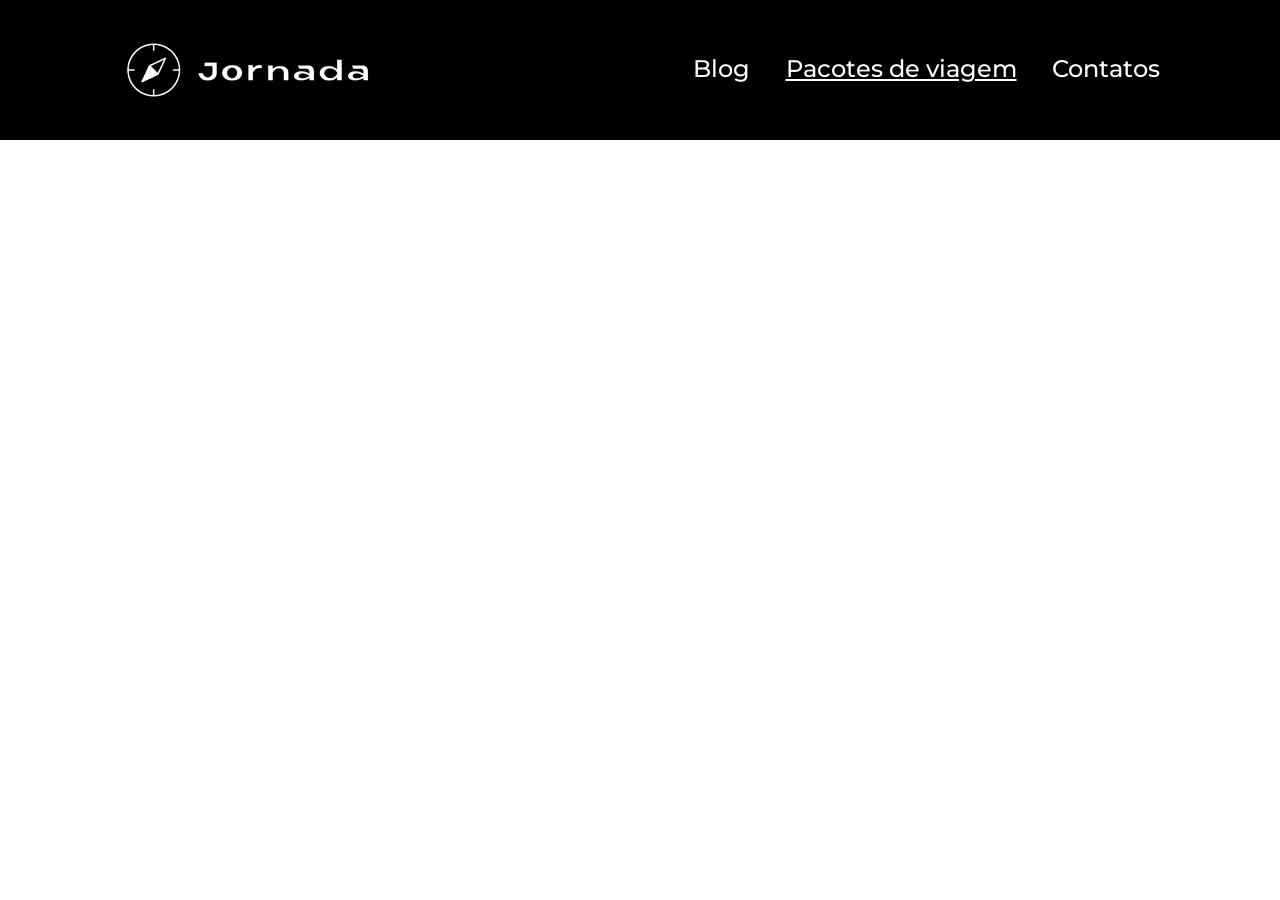
==== pacotes-de-viagens.html @ 1ac4e901 "Cria novo html para pacotes de viagens" ====
<!doctype html>
<html lang="pt-br">
  <head>
    <meta charset="UTF-8" />
    <meta name="viewport" content="width=device-width, initial-scale=1.0" />
    <meta
      name="description"
      content="Jornada Viagens,uma agência apaixonada por criar viagens inesquecíveis."
    />
    <meta name="og:title" content="Jornada Viagens" />
    <meta
      name="og:description"
      content="Jornada Viagens,uma agência apaixonada por criar viagens inesquecíveis."
    />
    <meta
      name="og:image"
      content="https://wesleyalves92.github.io/jornada-viagens/img/logo-footer.png"
    />
    <meta name="og:type" content="website" />
    <meta
      name="og:url"
      content="https://wesleyalves92.github.io/jornada-viagens"
    />

    <link rel="icon" href="favico.svg" type="xml/svg" />
    <link rel="stylesheet" href="./css/style.css" />

    <title>Pacotes de Viagens</title>
  </head>
  <body>
    <header>
      <a class="logo" href="index.html" title="voltar para a página inicial">
        <img
          class="img-mobile"
          src="img/bussola-jornada-branco.png"
          alt="Bussola do Logo da Jornada Viagens na cor branca"
        />
        <img
          class="img-desktop"
          src="img/bussola-texto-branco.png"
          alt="Logo da Jornada Viagens na cor branca"
        />
      </a>
      <div class="navigation-menu">
        <label for="menu">
          <img src="img/menu.png" alt="menu" />
        </label>
        <input type="checkbox" id="menu" hidden />
        <nav>
          <ul class="list-links">
            <li>
              <a href="blog.html" target="_blank" title="Acessar Blog">Blog</a>
            </li>
            <li>
              <a
                class="active"
                href="pacotes.html"
                title="Acessar Pacotes de viagem"
                >Pacotes de viagem</a
              >
            </li>
            <li>
              <a href="contatos.html" target="_blank" title="Acessar Contatos"
                >Contatos</a
              >
            </li>
          </ul>
        </nav>
      </div>
    </header>
  </body>
</html>
---- css/style.css ----
@import url(global.css);
@import url(header.css);
@import url(hero.css);
@import url(offers.css);
@import url(categories.css);
@import url(destinations.css);
@import url(payments.css);
@import url(testimonials.css);
@import url(footer.css);
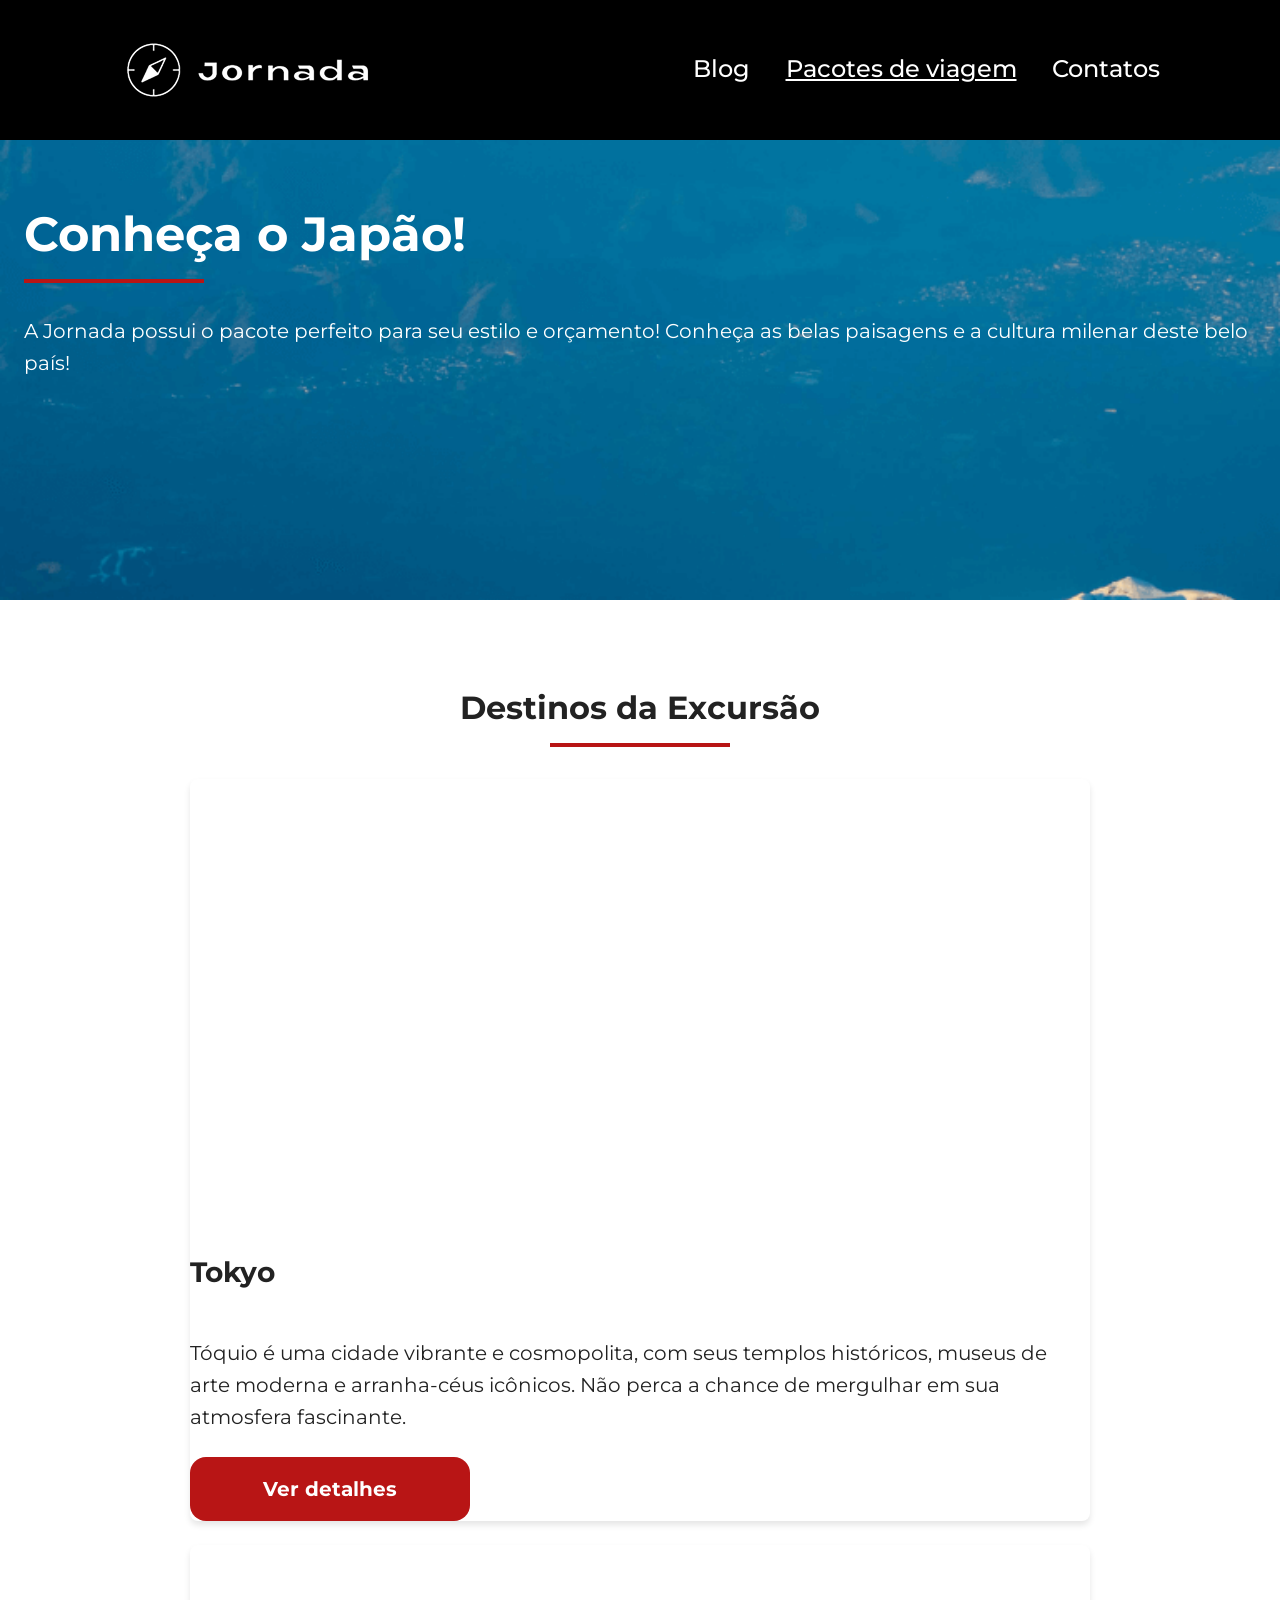
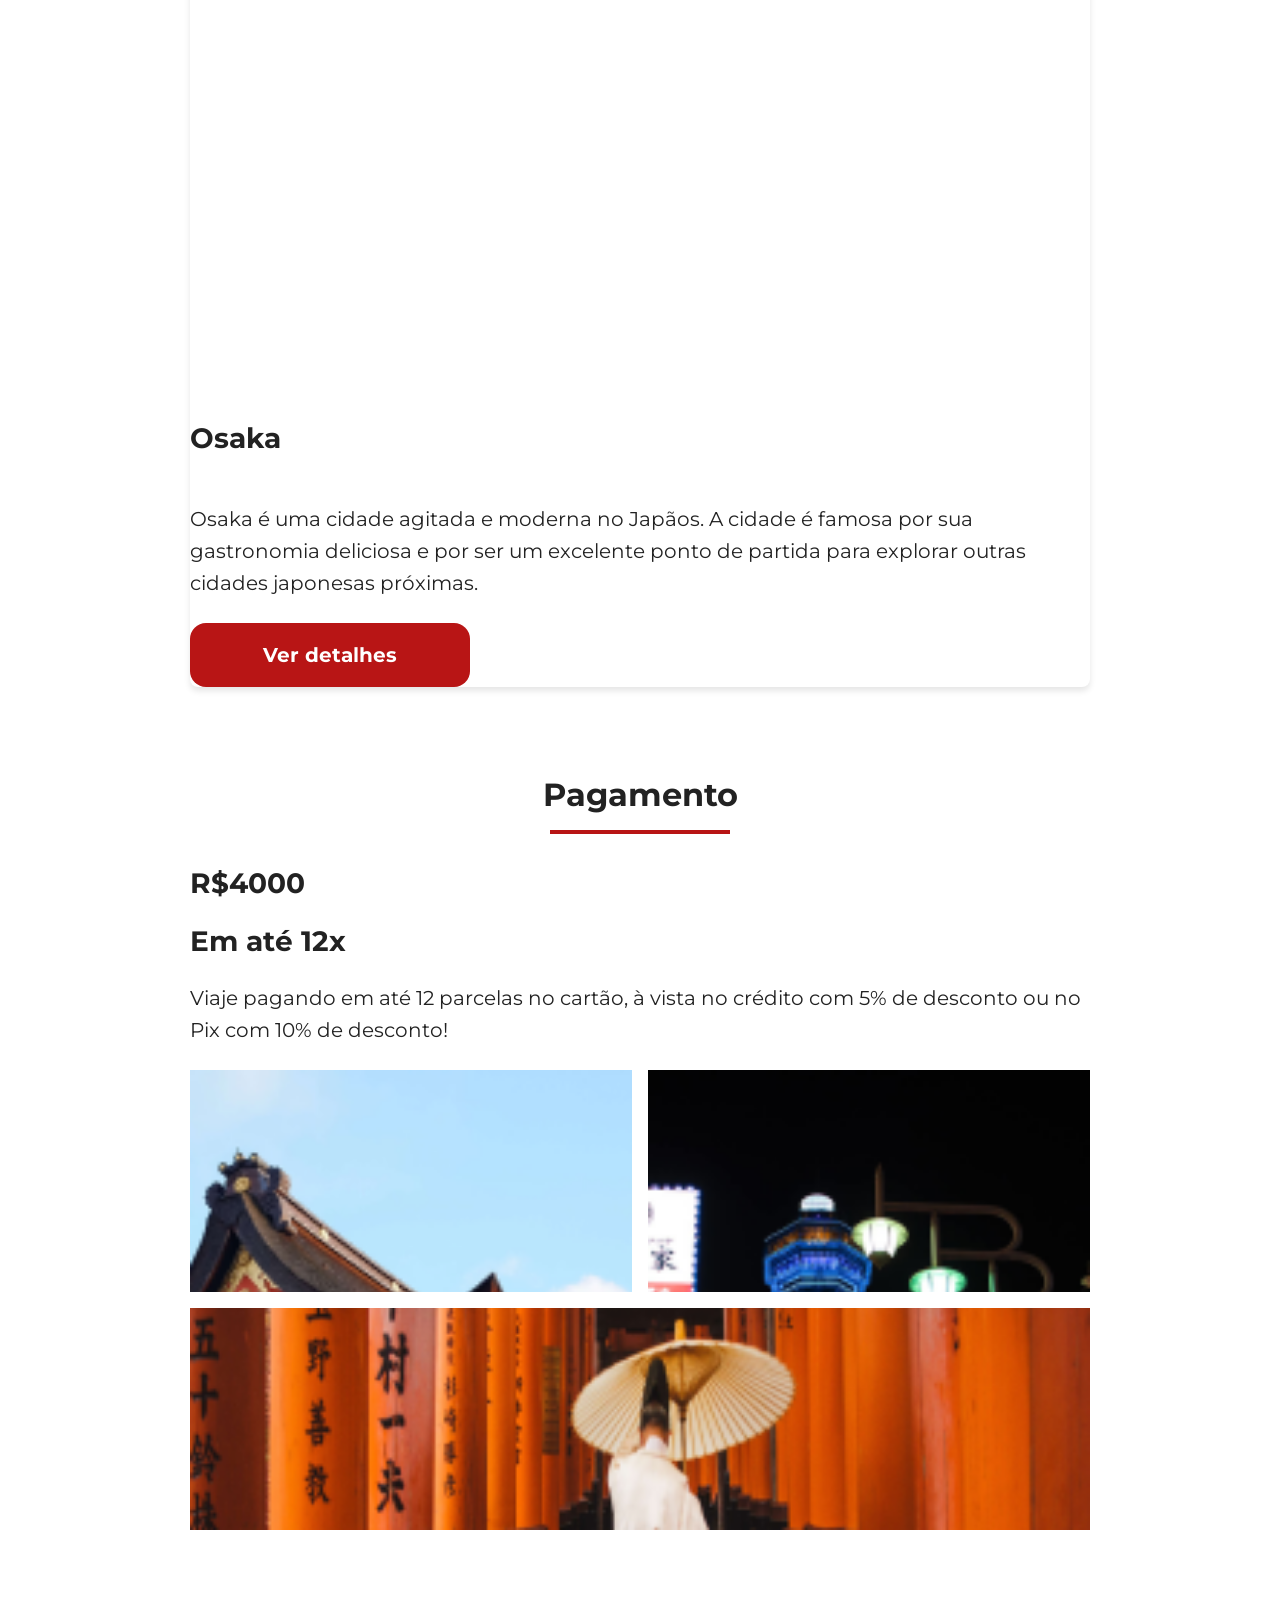
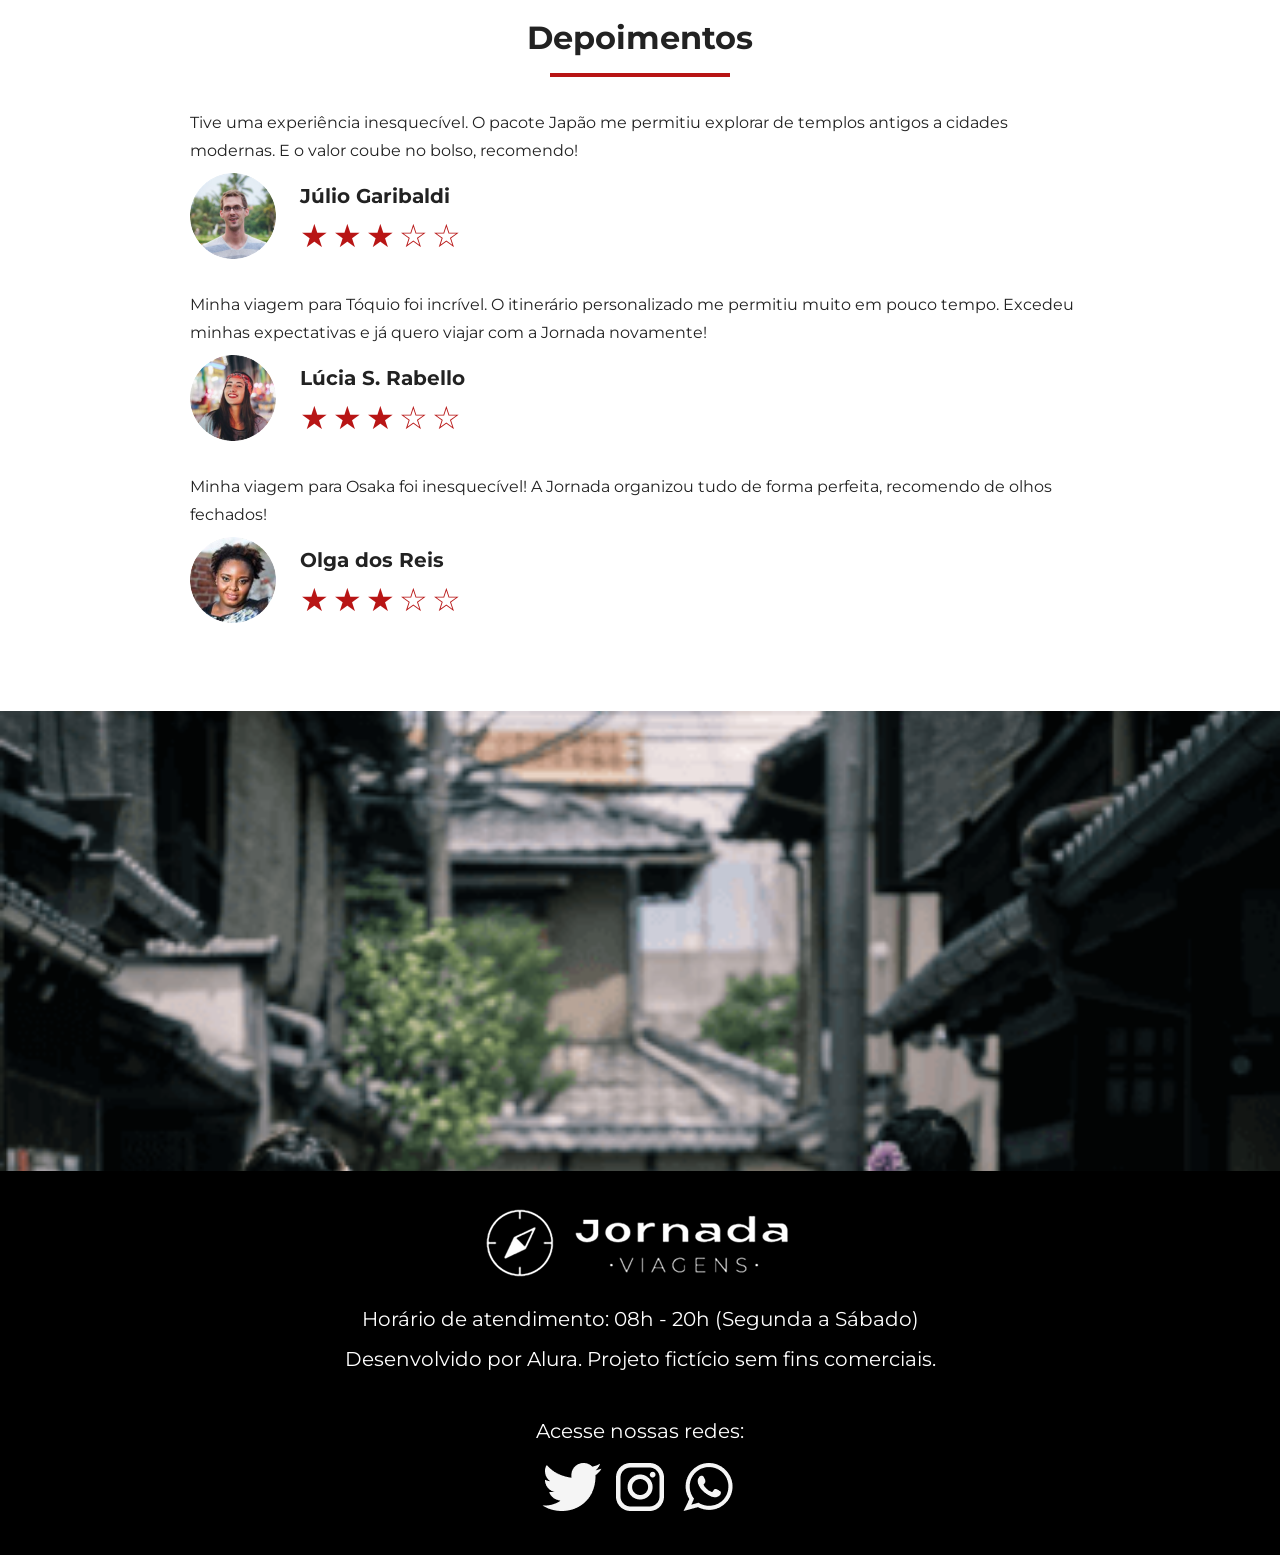
==== commit 487197c7: "finalizada o projeto" ====
--- a/pacotes-de-viagens.html
+++ b/pacotes-de-viagens.html
@@ -24,6 +24,7 @@
 
     <link rel="icon" href="favico.svg" type="xml/svg" />
     <link rel="stylesheet" href="./css/style.css" />
+    
 
     <title>Pacotes de Viagens</title>
   </head>
@@ -55,6 +56,7 @@
               <a
                 class="active"
                 href="pacotes.html"
+                target="_blank"
                 title="Acessar Pacotes de viagem"
                 >Pacotes de viagem</a
               >
@@ -68,5 +70,205 @@
         </nav>
       </div>
     </header>
+    <section class="travel-packages hero">
+      <div class="hero-img">
+        <div class="hero-content">
+          <h1>Conheça o Japão!</h1>
+          <hr />
+          <p>
+            A Jornada possui o pacote perfeito para seu estilo e orçamento!
+            Conheça as belas paisagens e a cultura milenar deste belo país!
+          </p>
+        </div>
+      </div>
+    </section>
+
+    <section class="travel-packages destinations">
+      <div class="section-title">
+        <h2>Destinos da Excursão</h2>
+        <hr />
+      </div>
+      <div class="destination-items">
+        <article class="item tokyo">
+          <header>
+            <div class="img-item"></div>
+            <h3 class="content-title">Tokyo</h3>
+          </header>
+          <p class="content-text">
+            Tóquio é uma cidade vibrante e cosmopolita, com seus templos
+            históricos, museus de arte moderna e arranha-céus icônicos. Não
+            perca a chance de mergulhar em sua atmosfera fascinante.
+          </p>
+          <footer>
+            <a
+              href="pacotes-de-viagens.html"
+              class="button"
+              target="_blank"
+              title="Veja mais detalhes do destino Tokyo"
+              >Ver detalhes</a
+            >
+          </footer>
+        </article>
+        <article class="item osaka">
+          <header>
+            <div class="img-item"></div>
+            <h3 class="content-title">Osaka</h3>
+          </header>
+          <p class="content-text">
+            Osaka é uma cidade agitada e moderna no Japãos. A cidade é famosa
+            por sua gastronomia deliciosa e por ser um excelente ponto de
+            partida para explorar outras cidades japonesas próximas.
+          </p>
+          <footer>
+            <a
+              href="#"
+              class="button"
+              target="_blank"
+              title="Veja mais detalhes do destino Osaka"
+              >Ver detalhes</a
+            >
+          </footer>
+        </article>
+      </div>
+    </section>
+    <section class="travel-packages payments">
+      <div class="section-title">
+        <h2>Pagamento</h2>
+        <hr />
+      </div>
+      <div class="content-container">
+        <div class="text-content">
+          <h3 class="content-title">R$4000</h3>
+          <h3 class="content-title">Em até 12x</h3>
+
+          <p class="content-text">
+            Viaje pagando em até 12 parcelas no cartão, à vista no crédito com
+            5% de desconto ou no Pix com 10% de desconto!
+          </p>
+        </div>
+        <div class="image-gallery">
+          <div class="image first"></div>
+          <div class="image second"></div>
+          <div class="image thirdy colspan-2"></div>
+        </div>
+      </div>
+    </section>
+    <section class="testimonials">
+      <div class="section-title">
+        <h2>Depoimentos</h2>
+        <hr />
+      </div>
+      <div class="testimonial-container">
+        <article>
+          <header>
+            <p>
+              Tive uma experiência inesquecível. O pacote Japão me permitiu
+              explorar de templos antigos a cidades modernas. E o valor coube no
+              bolso, recomendo!
+            </p>
+          </header>
+          <footer>
+            <img
+              src="img/travel-packages/avatar-julio.png"
+              alt="imagem de perfil do cliente Júlio Garibaldi"
+            />
+            <div class="profile-content">
+              <h3>Júlio Garibaldi</h3>
+              <div class="rating">
+                <span class="star">★</span>
+                <span class="star">★</span>
+                <span class="star">★</span>
+                <span class="star">☆</span>
+                <span class="star">☆</span>
+              </div>
+            </div>
+          </footer>
+        </article>
+        <article>
+          <header>
+            <p>
+              Minha viagem para Tóquio foi incrível. O itinerário personalizado
+              me permitiu muito em pouco tempo. Excedeu minhas expectativas e já
+              quero viajar com a Jornada novamente!
+            </p>
+          </header>
+          <footer>
+            <img
+              src="img/travel-packages/avatar-lucia.png"
+              alt="imagem de perfil da cliente Lúcia S. Rabello"
+            />
+            <div class="profile-content">
+              <h3>Lúcia S. Rabello</h3>
+              <div class="rating">
+                <span class="star">★</span>
+                <span class="star">★</span>
+                <span class="star">★</span>
+                <span class="star">☆</span>
+                <span class="star">☆</span>
+              </div>
+            </div>
+          </footer>
+        </article>
+        <article>
+          <header>
+            <p>
+              Minha viagem para Osaka foi inesquecível! A Jornada organizou tudo
+              de forma perfeita, recomendo de olhos fechados!
+            </p>
+          </header>
+          <footer>
+            <img
+              src="img/travel-packages/avatar-olga.png"
+              alt="imagem de perfil da cliente Olga dos Reis"
+            />
+            <div class="profile-content">
+              <h3>Olga dos Reis</h3>
+              <div class="rating">
+                <span class="star">★</span>
+                <span class="star">★</span>
+                <span class="star">★</span>
+                <span class="star">☆</span>
+                <span class="star">☆</span>
+              </div>
+            </div>
+          </footer>
+        </article>
+      </div>
+    </section>
+    <section class="travel-packages bottom-hero">
+      <div class="hero-img"></div>
+    </section>
+    <footer class="main-footer">
+      <div class="footer-content">
+        <img src="img/logo-footer.png.png" alt="logo completo Jornada Viagens" />
+        <p>Horário de atendimento: 08h - 20h (Segunda a Sábado)</p>
+        <p>Desenvolvido por Alura. Projeto fictício sem fins comerciais.</p>
+      </div>
+      <div class="footer-social">
+        <p>Acesse nossas redes:</p>
+
+        <a href="#" target="_blank" title="Acesse o Twitter do Jornada Viagens"
+          ><img
+            src="img/icone-twitter.svg.png"
+            alt="icone do Twitter na cor branca"
+        /></a>
+
+        <a
+          href="#"
+          target="_blank"
+          title="Acesse o Instagram do Jornada Viagens"
+          ><img
+            src="img/icone-instagram.svg.png"
+            alt="icone do Instagram na cor branca"
+        /></a>
+
+        <a href="#" target="_blank" title="Entre em contato através do whatsapp"
+          ><img
+            src="img/icone-whatsapp.svg.png"
+            alt="icone do whatsapp na cor branca"
+        /></a>
+      </div>
+    </footer>
   </body>
 </html>
+</html>
